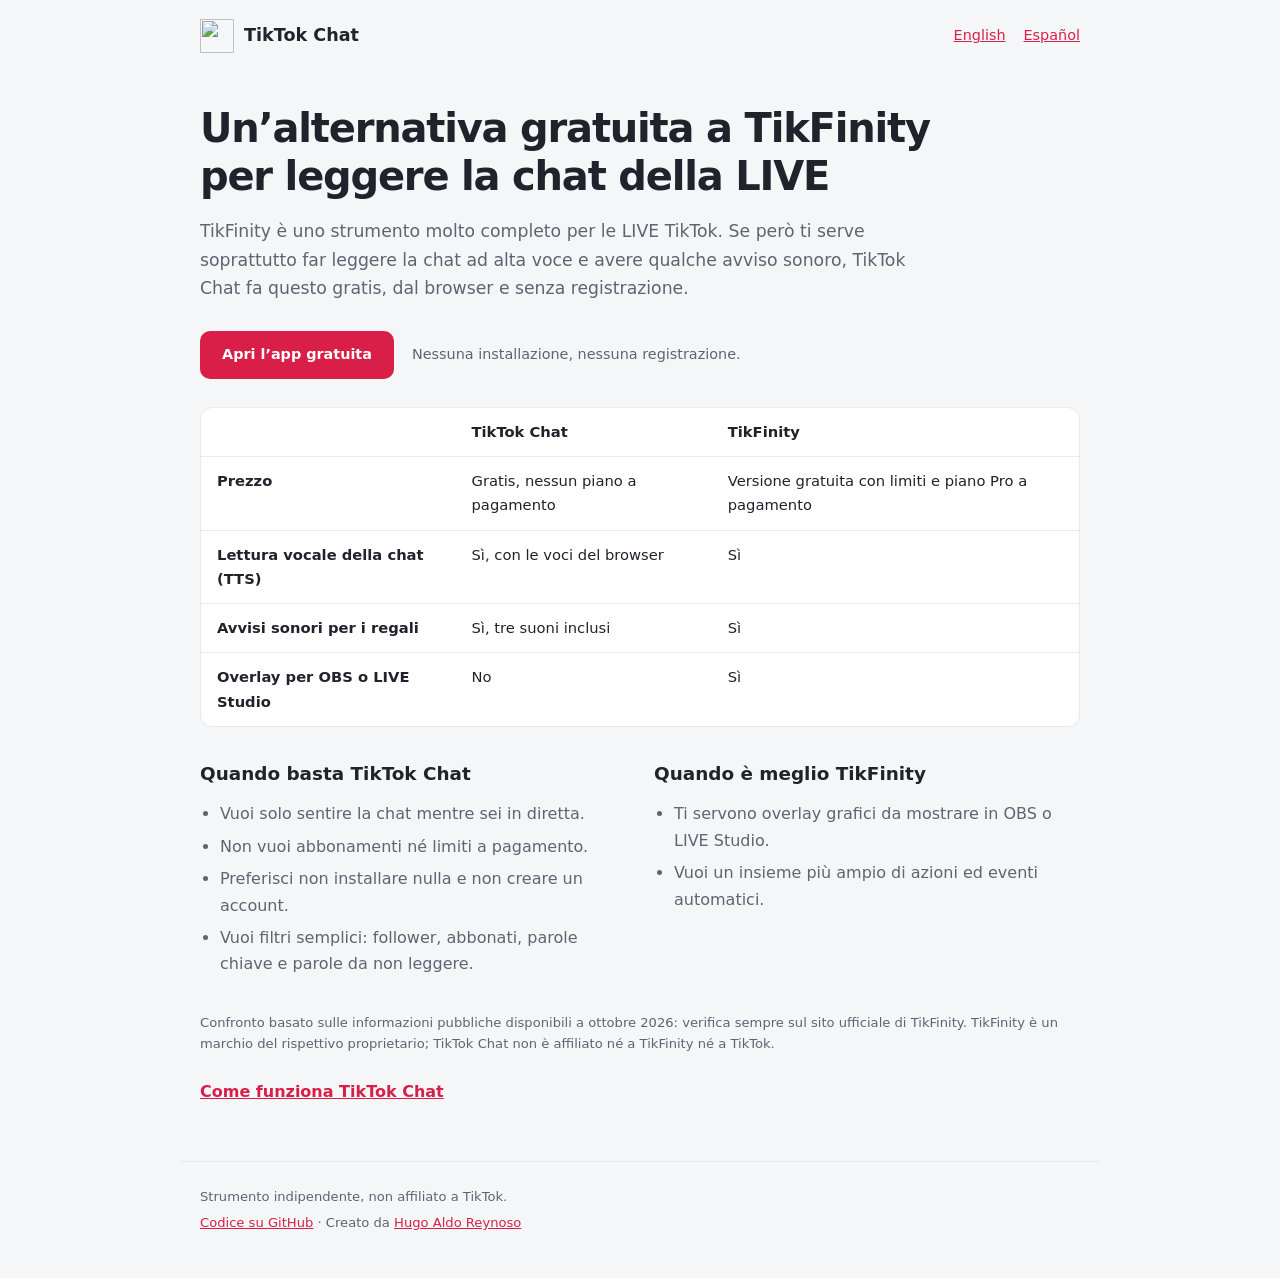
==== frontend/public/alternativa-tikfinity/index.html @ d1f4b6f4 "Add SEO landing pages, server warm-up and fix 404 base - Static Italian landing text below the app o" ====
<!doctype html>
<html lang="it">
  <head>
    <meta charset="UTF-8" />
    <meta name="viewport" content="width=device-width, initial-scale=1" />
    <meta name="color-scheme" content="light dark" />
    <title>Alternativa gratuita a TikFinity per leggere la chat – TikTok Chat</title>
    <meta name="description" content="Cerchi un’alternativa gratuita a TikFinity per far leggere ad alta voce la chat della LIVE TikTok? TikTok Chat è gratis, nel browser e senza registrazione. Confronto onesto." />
    <meta name="robots" content="index, follow" />
    <link rel="canonical" href="https://hugoreynoso.github.io/utility-tiktok-chat/alternativa-tikfinity/" />
    <link rel="alternate" hreflang="it" href="https://hugoreynoso.github.io/utility-tiktok-chat/alternativa-tikfinity/" />
    <link rel="alternate" hreflang="en" href="https://hugoreynoso.github.io/utility-tiktok-chat/en/tikfinity-alternative/" />
    <link rel="alternate" hreflang="es" href="https://hugoreynoso.github.io/utility-tiktok-chat/es/alternativa-tikfinity/" />
    <link rel="alternate" hreflang="x-default" href="https://hugoreynoso.github.io/utility-tiktok-chat/en/tikfinity-alternative/" />
    <link rel="icon" href="../icon.svg" />
    <link rel="stylesheet" href="../landing.css" />
    <meta property="og:title" content="Alternativa gratuita a TikFinity per leggere la chat – TikTok Chat" />
    <meta property="og:description" content="Cerchi un’alternativa gratuita a TikFinity per far leggere ad alta voce la chat della LIVE TikTok? TikTok Chat è gratis, nel browser e senza registrazione. Confronto onesto." />
    <meta property="og:image" content="https://hugoreynoso.github.io/utility-tiktok-chat/preview/tiktok-chat-preview.png" />
    <meta property="og:type" content="website" />
    <meta property="og:url" content="https://hugoreynoso.github.io/utility-tiktok-chat/alternativa-tikfinity/" />
    <meta property="og:locale" content="it_IT" />
    <meta name="twitter:card" content="summary_large_image" />
    <script type="application/ld+json">
      {"@context":"https://schema.org","@type":"SoftwareApplication","name":"TikTok Chat","url":"https://hugoreynoso.github.io/utility-tiktok-chat/alternativa-tikfinity/","applicationCategory":"SocialNetworkingApplication","operatingSystem":"Web, Android, iOS","inLanguage":"it","description":"Cerchi un’alternativa gratuita a TikFinity per far leggere ad alta voce la chat della LIVE TikTok? TikTok Chat è gratis, nel browser e senza registrazione. Confronto onesto.","isAccessibleForFree":true,"offers":{"@type":"Offer","price":"0","priceCurrency":"EUR"},"author":{"@type":"Person","name":"Hugo Aldo Reynoso","url":"https://hugoreynoso.github.io/"}}
    </script>
  </head>
  <body>
    <header>
      <a class="brand" href="../"><img src="../icon.svg" alt="" width="34" height="34" />TikTok Chat</a>
      <nav>
        <a href="../en/tikfinity-alternative/" hreflang="en" lang="en">English</a>
        <a href="../es/alternativa-tikfinity/" hreflang="es" lang="es">Español</a>
      </nav>
    </header>
    <main>
      <h1>Un’alternativa gratuita a TikFinity per leggere la chat della LIVE</h1>
      <p class="lead">TikFinity è uno strumento molto completo per le LIVE TikTok. Se però ti serve soprattutto far leggere la chat ad alta voce e avere qualche avviso sonoro, TikTok Chat fa questo gratis, dal browser e senza registrazione.</p>
      <p class="cta">
        <a class="button" href="../">Apri l’app gratuita</a>
        <span>Nessuna installazione, nessuna registrazione.</span>
      </p>
      <div class="table-wrap">
        <table>
          <thead>
            <tr><td></td><th scope="col">TikTok Chat</th><th scope="col">TikFinity</th></tr>
          </thead>
          <tbody>
            <tr><th scope="row">Prezzo</th><td>Gratis, nessun piano a pagamento</td><td>Versione gratuita con limiti e piano Pro a pagamento</td></tr>
            <tr><th scope="row">Lettura vocale della chat (TTS)</th><td>Sì, con le voci del browser</td><td>Sì</td></tr>
            <tr><th scope="row">Avvisi sonori per i regali</th><td>Sì, tre suoni inclusi</td><td>Sì</td></tr>
            <tr><th scope="row">Overlay per OBS o LIVE Studio</th><td>No</td><td>Sì</td></tr>
          </tbody>
        </table>
      </div>
      <div class="grid two">
        <section>
        <h2>Quando basta TikTok Chat</h2>
        <ul>
          <li>Vuoi solo sentire la chat mentre sei in diretta.</li>
          <li>Non vuoi abbonamenti né limiti a pagamento.</li>
          <li>Preferisci non installare nulla e non creare un account.</li>
          <li>Vuoi filtri semplici: follower, abbonati, parole chiave e parole da non leggere.</li>
        </ul>
        </section>
        <section>
        <h2>Quando è meglio TikFinity</h2>
        <ul>
          <li>Ti servono overlay grafici da mostrare in OBS o LIVE Studio.</li>
          <li>Vuoi un insieme più ampio di azioni ed eventi automatici.</li>
        </ul>
        </section>
      </div>
      <p class="note">Confronto basato sulle informazioni pubbliche disponibili a ottobre 2026: verifica sempre sul sito ufficiale di TikFinity. TikFinity è un marchio del rispettivo proprietario; TikTok Chat non è affiliato né a TikFinity né a TikTok.</p>
      <p class="more"><a href="../#info">Come funziona TikTok Chat</a></p>
    </main>
    <footer>
      <p>Strumento indipendente, non affiliato a TikTok.</p>
      <p><a href="https://github.com/HugoReynoso/utility-tiktok-chat" rel="noopener">Codice su GitHub</a> · Creato da <a href="https://hugoreynoso.github.io/">Hugo Aldo Reynoso</a></p>
    </footer>
  </body>
</html>
---- frontend/public/landing.css ----
:root {
  color-scheme: light dark;
  --bg: #f5f6f8;
  --surface: #fff;
  --text: #20232c;
  --muted: #5d6472;
  --border: #e8eaf0;
  --pink: #d91f48;
  font-family: system-ui, -apple-system, "Segoe UI", Roboto, sans-serif;
  line-height: 1.65;
  color: var(--text);
  background: var(--bg);
}
@media (prefers-color-scheme: dark) {
  :root {
    --bg: #101116;
    --surface: #191b22;
    --text: #f0f1f6;
    --muted: #a3a8b6;
    --border: #2a2d38;
    --pink: #ff5c80;
  }
}
* {
  box-sizing: border-box;
}
body {
  margin: 0;
}
header,
main,
footer {
  max-width: 920px;
  margin: 0 auto;
  padding: 0 20px;
}
header {
  display: flex;
  align-items: center;
  justify-content: space-between;
  gap: 16px;
  min-height: 72px;
}
header nav {
  display: flex;
  gap: 18px;
  font-size: 0.9rem;
}
a {
  color: var(--pink);
}
.brand {
  display: inline-flex;
  align-items: center;
  gap: 10px;
  font-weight: 800;
  font-size: 1.1rem;
  color: var(--text);
  text-decoration: none;
}
h1 {
  font-size: clamp(1.7rem, 5vw, 2.5rem);
  line-height: 1.2;
  letter-spacing: -0.03em;
  margin: 32px 0 16px;
  text-wrap: balance;
}
h2 {
  font-size: 1.15rem;
  margin: 36px 0 12px;
}
.lead {
  font-size: 1.08rem;
  color: var(--muted);
  max-width: 720px;
}
.cta {
  display: flex;
  flex-wrap: wrap;
  align-items: center;
  gap: 12px 18px;
  margin: 28px 0;
  color: var(--muted);
  font-size: 0.9rem;
}
.button {
  display: inline-flex;
  align-items: center;
  min-height: 48px;
  padding: 0 22px;
  border-radius: 10px;
  background: #d91f48;
  color: #fff;
  font-weight: 700;
  text-decoration: none;
}
.button:hover {
  filter: brightness(1.1);
}
figure {
  margin: 8px 0 0;
}
figure img {
  display: block;
  width: 100%;
  height: auto;
  border: 1px solid var(--border);
  border-radius: 14px;
}
figcaption,
.note {
  color: var(--muted);
  font-size: 0.82rem;
  margin-top: 10px;
}
.grid {
  display: grid;
  grid-template-columns: repeat(3, minmax(0, 1fr));
  gap: 0 28px;
}
.grid.two {
  grid-template-columns: repeat(2, minmax(0, 1fr));
}
.grid section > h2 {
  margin-top: 32px;
}
ol,
ul {
  margin: 0;
  padding-left: 20px;
  color: var(--muted);
}
li {
  margin-bottom: 6px;
}
details {
  border: 1px solid var(--border);
  background: var(--surface);
  border-radius: 12px;
  padding: 0 18px;
  margin-bottom: 8px;
}
summary {
  cursor: pointer;
  font-weight: 650;
  padding: 14px 0;
}
details p {
  margin: 0;
  padding-bottom: 16px;
  color: var(--muted);
}
.table-wrap {
  overflow-x: auto;
  border: 1px solid var(--border);
  border-radius: 12px;
  background: var(--surface);
}
table {
  border-collapse: collapse;
  width: 100%;
  min-width: 520px;
  font-size: 0.92rem;
}
th,
td {
  text-align: left;
  padding: 12px 16px;
  border-bottom: 1px solid var(--border);
  vertical-align: top;
}
tbody tr:last-child > * {
  border-bottom: 0;
}
.note {
  margin-top: 28px;
}
.more {
  margin: 24px 0 0;
  font-weight: 600;
}
footer {
  margin-top: 56px;
  padding-top: 20px;
  padding-bottom: 40px;
  border-top: 1px solid var(--border);
  color: var(--muted);
  font-size: 0.82rem;
}
footer p {
  margin: 4px 0;
}
a:focus-visible,
summary:focus-visible {
  outline: 3px solid var(--pink);
  outline-offset: 3px;
}
@media (max-width: 720px) {
  .grid,
  .grid.two {
    grid-template-columns: 1fr;
  }
}
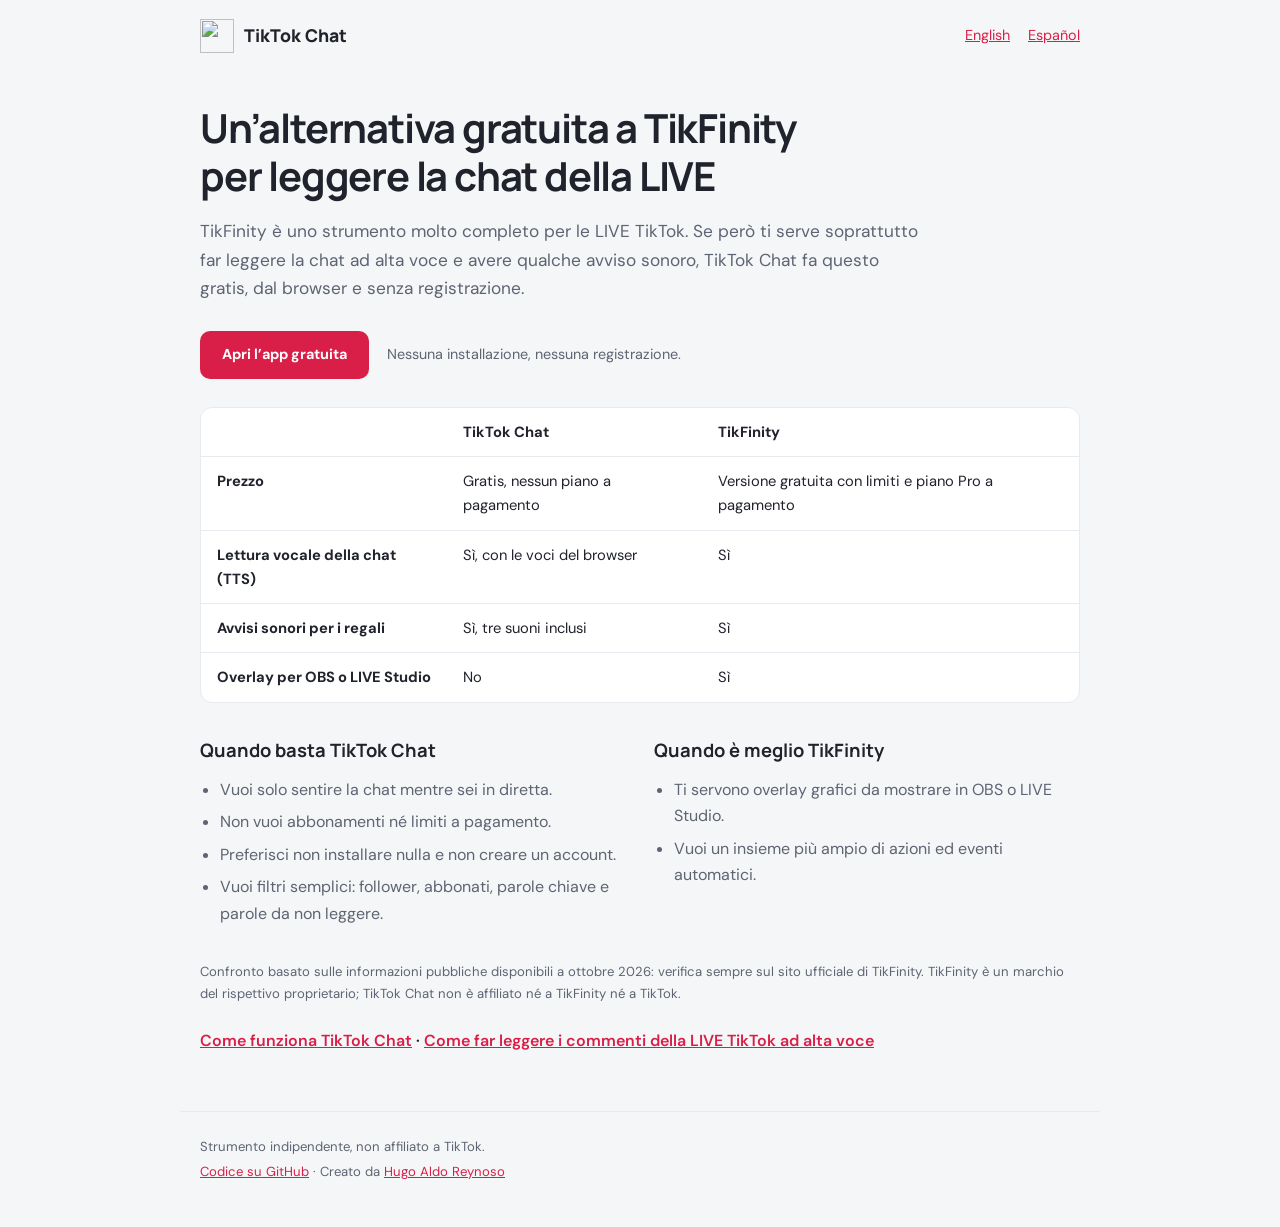
==== commit 25aa1539: "Simplify the mobile flow and put the voice first - Voice is on by default and the connect button say" ====
--- a/frontend/public/alternativa-tikfinity/index.html
+++ b/frontend/public/alternativa-tikfinity/index.html
@@ -13,6 +13,9 @@
     <link rel="alternate" hreflang="es" href="https://hugoreynoso.github.io/utility-tiktok-chat/es/alternativa-tikfinity/" />
     <link rel="alternate" hreflang="x-default" href="https://hugoreynoso.github.io/utility-tiktok-chat/en/tikfinity-alternative/" />
     <link rel="icon" href="../icon.svg" />
+    <link rel="preconnect" href="https://fonts.googleapis.com" />
+    <link rel="preconnect" href="https://fonts.gstatic.com" crossorigin />
+    <link rel="stylesheet" href="https://fonts.googleapis.com/css2?family=DM+Sans:wght@400;450;500;550;600;650;700&family=Manrope:wght@500;600;650;700;750;800&display=swap" />
     <link rel="stylesheet" href="../landing.css" />
     <meta property="og:title" content="Alternativa gratuita a TikFinity per leggere la chat – TikTok Chat" />
     <meta property="og:description" content="Cerchi un’alternativa gratuita a TikFinity per far leggere ad alta voce la chat della LIVE TikTok? TikTok Chat è gratis, nel browser e senza registrazione. Confronto onesto." />
@@ -72,7 +75,7 @@
         </section>
       </div>
       <p class="note">Confronto basato sulle informazioni pubbliche disponibili a ottobre 2026: verifica sempre sul sito ufficiale di TikFinity. TikFinity è un marchio del rispettivo proprietario; TikTok Chat non è affiliato né a TikFinity né a TikTok.</p>
-      <p class="more"><a href="../#info">Come funziona TikTok Chat</a></p>
+      <p class="more"><a href="../#info">Come funziona TikTok Chat</a> · <a href="../come-leggere-commenti-live-tiktok/">Come far leggere i commenti della LIVE TikTok ad alta voce</a></p>
     </main>
     <footer>
       <p>Strumento indipendente, non affiliato a TikTok.</p>
--- a/frontend/public/landing.css
+++ b/frontend/public/landing.css
@@ -6,7 +6,7 @@
   --muted: #5d6472;
   --border: #e8eaf0;
   --pink: #d91f48;
-  font-family: system-ui, -apple-system, "Segoe UI", Roboto, sans-serif;
+  font-family: "DM Sans", system-ui, -apple-system, "Segoe UI", sans-serif;
   line-height: 1.65;
   color: var(--text);
   background: var(--bg);
@@ -58,6 +58,11 @@
   color: var(--text);
   text-decoration: none;
 }
+h1,
+h2,
+.brand {
+  font-family: "Manrope", system-ui, sans-serif;
+}
 h1 {
   font-size: clamp(1.7rem, 5vw, 2.5rem);
   line-height: 1.2;
@@ -113,6 +118,16 @@
   font-size: 0.82rem;
   margin-top: 10px;
 }
+.howto {
+  padding-left: 22px;
+}
+.howto li {
+  margin-bottom: 12px;
+}
+.howto strong {
+  display: block;
+  color: var(--text);
+}
 .grid {
   display: grid;
   grid-template-columns: repeat(3, minmax(0, 1fr));
